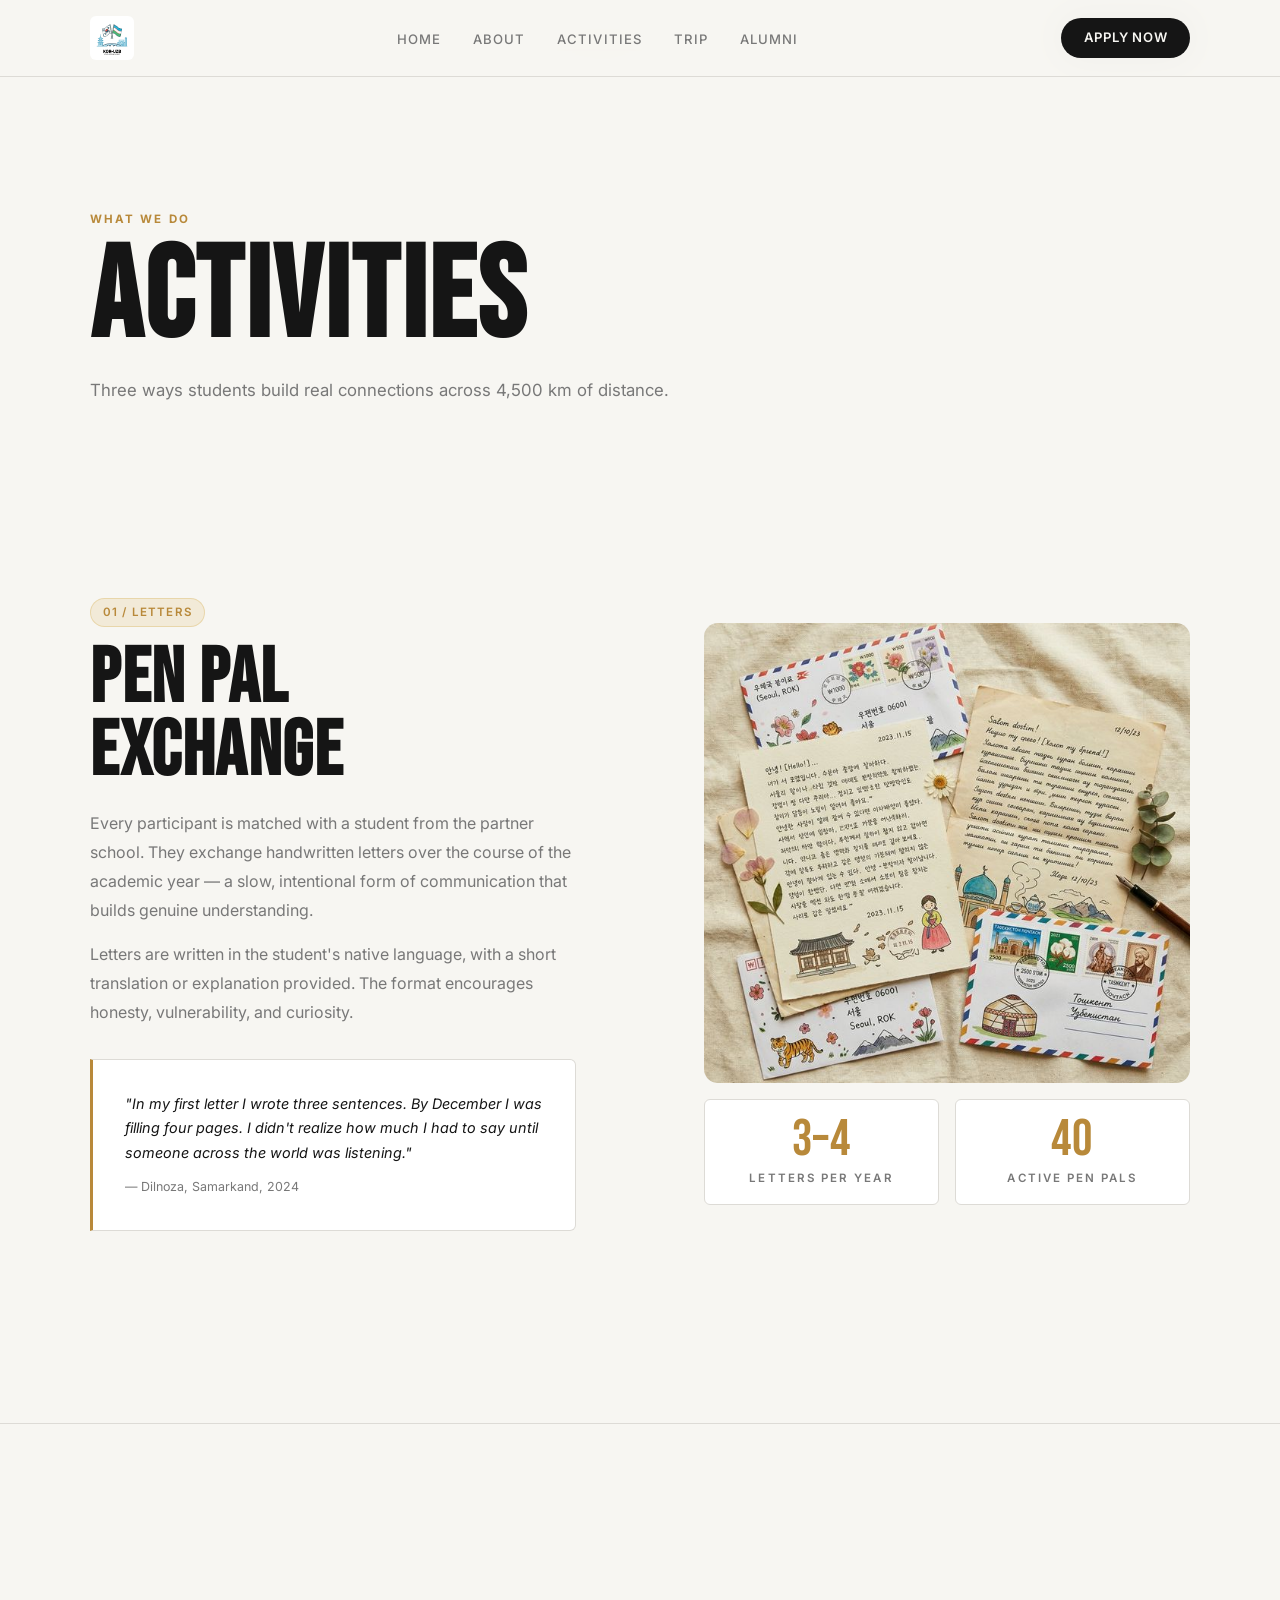
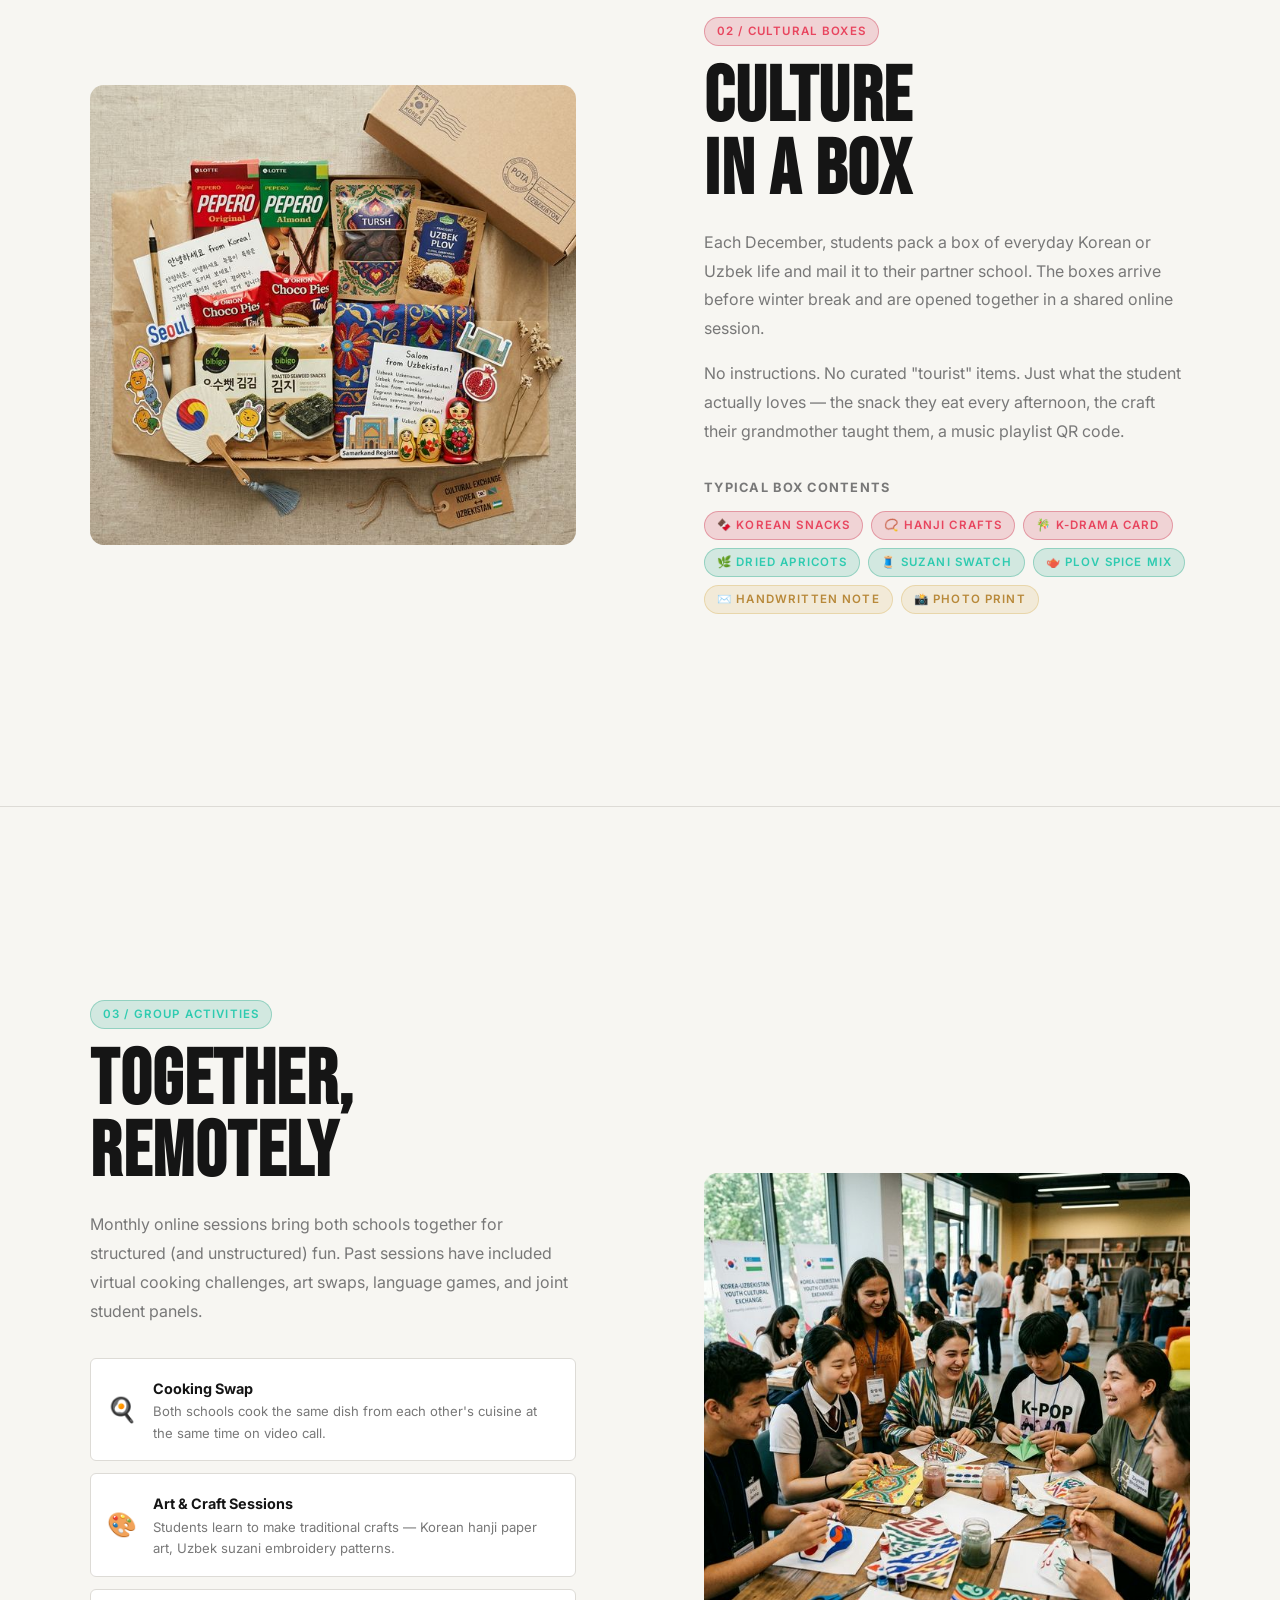
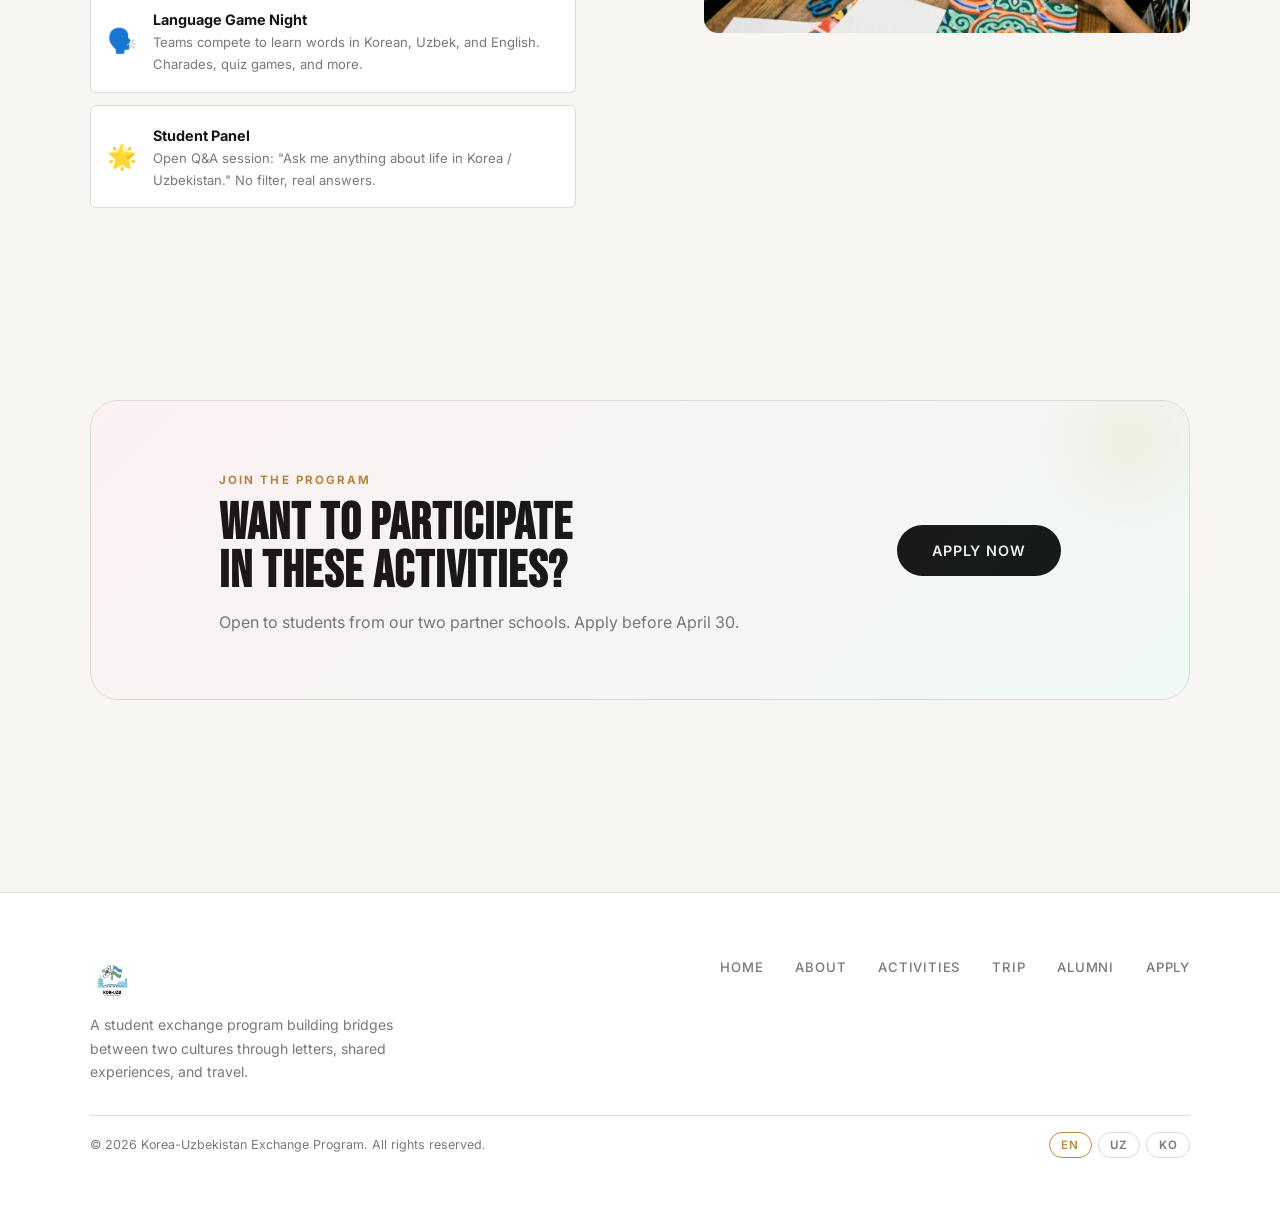
==== activities.html @ 654fc357 "Add Teacher and Student Auth Dashboards" ====
<!DOCTYPE html>
<html lang="en">

<head>
  <meta charset="UTF-8" />
  <meta name="viewport" content="width=device-width, initial-scale=1.0" />
  <title>Activities — Korea-Uzbekistan Exchange Program</title>
  <meta name="description"
    content="Explore exchange program activities: pen pal letters, cultural boxes, and group sessions between Korean and Uzbek students." />
  <link rel="stylesheet" href="css/style.css" />
</head>

<body>

  <!-- ── Page Header ──────────────────────────────────────── -->
  <header class="page-header">
    <div class="container">
      <span class="label-accent" data-i18n="acts.header.label">What We Do</span>
      <h1 class="display d1" style="margin-top:0.5rem" data-i18n="acts.header.title">Activities</h1>
      <p style="max-width:580px;color:var(--c-muted);margin-top:1rem;font-size:1.05rem;line-height:1.75" data-i18n="acts.header.desc">Three ways
        students build real connections across 4,500 km of distance.</p>
    </div>
  </header>

  <!-- ── Activity 01: Letters ──────────────────────────────── -->
  <section class="section" id="letters" aria-labelledby="letters-heading">
    <div class="container">
      <div style="display:grid;grid-template-columns:1fr 1fr;gap:var(--space-xl);align-items:center" class="grid-2">
        <div class="reveal">
          <span class="tag tag-gold" style="margin-bottom:1rem;display:inline-block" data-i18n="acts.01.tag">01 / Letters</span>
          <h2 id="letters-heading" class="display d2" data-i18n-html="acts.01.title">Pen Pal<br>Exchange</h2>
          <p style="color:var(--c-muted);margin-top:1.25rem;line-height:1.8">Every participant is matched with a student
            from the partner school. They exchange handwritten letters over the course of the academic year — a slow,
            intentional form of communication that builds genuine understanding.</p>
          <p style="color:var(--c-muted);margin-top:1rem;line-height:1.8">Letters are written in the student's native
            language, with a short translation or explanation provided. The format encourages honesty, vulnerability,
            and curiosity.</p>
          <div
            style="margin-top:var(--space-md);padding:var(--space-md);background:var(--c-surface);border:1px solid var(--c-border);border-left:3px solid var(--c-accent-gold);border-radius:0 var(--radius-sm) var(--radius-sm) 0">
            <p style="font-style:italic;font-size:0.9rem;line-height:1.7;color:var(--c-text)">"In my first letter I
              wrote three sentences. By December I was filling four pages. I didn't realize how much I had to say until
              someone across the world was listening."</p>
            <p style="margin-top:0.75rem;font-size:0.78rem;color:var(--c-muted)">— Dilnoza, Samarkand, 2024</p>
          </div>
        </div>
        <div class="reveal reveal-delay-1">
          <div class="photo-item" style="border-radius:var(--radius-md);overflow:hidden">
            <img src="assets/images/letters_exchange.png"
              alt="Handwritten letters exchanged between Korean and Uzbek students" style="width:100%;height:460px"
              loading="lazy" />
          </div>
          <div style="display:grid;grid-template-columns:1fr 1fr;gap:1rem;margin-top:1rem">
            <div
              style="background:var(--c-surface);border:1px solid var(--c-border);border-radius:var(--radius-sm);padding:1rem;text-align:center">
              <div class="display d3" style="color:var(--c-accent-gold)">3–4</div>
              <div class="label" style="margin-top:4px">Letters per year</div>
            </div>
            <div
              style="background:var(--c-surface);border:1px solid var(--c-border);border-radius:var(--radius-sm);padding:1rem;text-align:center">
              <div class="display d3" style="color:var(--c-accent-gold)">40</div>
              <div class="label" style="margin-top:4px">Active pen pals</div>
            </div>
          </div>
        </div>
      </div>
    </div>
  </section>

  <div class="divider"></div>

  <!-- ── Activity 02: Cultural Boxes ──────────────────────── -->
  <section class="section" id="boxes" aria-labelledby="boxes-heading">
    <div class="container">
      <div style="display:grid;grid-template-columns:1fr 1fr;gap:var(--space-xl);align-items:center" class="grid-2">
        <div class="reveal reveal-delay-1" style="order:2">
          <span class="tag tag-kr" style="margin-bottom:1rem;display:inline-block" data-i18n="acts.02.tag">02 / Cultural Boxes</span>
          <h2 id="boxes-heading" class="display d2" data-i18n-html="acts.02.title">Culture<br>in a Box</h2>
          <p style="color:var(--c-muted);margin-top:1.25rem;line-height:1.8">Each December, students pack a box of
            everyday Korean or Uzbek life and mail it to their partner school. The boxes arrive before winter break and
            are opened together in a shared online session.</p>
          <p style="color:var(--c-muted);margin-top:1rem;line-height:1.8">No instructions. No curated "tourist" items.
            Just what the student actually loves — the snack they eat every afternoon, the craft their grandmother
            taught them, a music playlist QR code.</p>
          <div style="margin-top:var(--space-md)">
            <h4
              style="font-size:0.8rem;font-weight:700;letter-spacing:0.1em;text-transform:uppercase;color:var(--c-muted);margin-bottom:0.75rem">
              Typical Box Contents</h4>
            <div style="display:flex;flex-wrap:wrap;gap:8px">
              <span class="tag tag-kr">🍫 Korean snacks</span>
              <span class="tag tag-kr">📿 Hanji crafts</span>
              <span class="tag tag-kr">🎋 K-drama card</span>
              <span class="tag tag-uz">🌿 Dried apricots</span>
              <span class="tag tag-uz">🧵 Suzani swatch</span>
              <span class="tag tag-uz">🫖 Plov spice mix</span>
              <span class="tag tag-gold">✉️ Handwritten note</span>
              <span class="tag tag-gold">📸 Photo print</span>
            </div>
          </div>
        </div>
        <div class="reveal" style="order:1">
          <div class="photo-item" style="border-radius:var(--radius-md);overflow:hidden">
            <img src="assets/images/cultural_box.png" alt="Cultural exchange box with Korean and Uzbek items"
              style="width:100%;height:460px" loading="lazy" />
          </div>
        </div>
      </div>
    </div>
  </section>

  <div class="divider"></div>

  <!-- ── Activity 03: Group Activities ────────────────────── -->
  <section class="section" id="group" aria-labelledby="group-heading">
    <div class="container">
      <div style="display:grid;grid-template-columns:1fr 1fr;gap:var(--space-xl);align-items:center" class="grid-2">
        <div class="reveal">
          <span class="tag tag-uz" style="margin-bottom:1rem;display:inline-block" data-i18n="acts.03.tag">03 / Group Activities</span>
          <h2 id="group-heading" class="display d2" data-i18n-html="acts.03.title">Together,<br>Remotely</h2>
          <p style="color:var(--c-muted);margin-top:1.25rem;line-height:1.8">Monthly online sessions bring both schools
            together for structured (and unstructured) fun. Past sessions have included virtual cooking challenges, art
            swaps, language games, and joint student panels.</p>
          <div style="margin-top:var(--space-md);display:flex;flex-direction:column;gap:0.75rem">
            <div
              style="display:flex;align-items:center;gap:1rem;background:var(--c-surface);border:1px solid var(--c-border);border-radius:var(--radius-sm);padding:1rem">
              <span style="font-size:1.5rem">🍳</span>
              <div>
                <strong style="font-size:0.9rem">Cooking Swap</strong>
                <p style="font-size:0.82rem;color:var(--c-muted);margin:0">Both schools cook the same dish from each
                  other's cuisine at the same time on video call.</p>
              </div>
            </div>
            <div
              style="display:flex;align-items:center;gap:1rem;background:var(--c-surface);border:1px solid var(--c-border);border-radius:var(--radius-sm);padding:1rem">
              <span style="font-size:1.5rem">🎨</span>
              <div>
                <strong style="font-size:0.9rem">Art &amp; Craft Sessions</strong>
                <p style="font-size:0.82rem;color:var(--c-muted);margin:0">Students learn to make traditional crafts —
                  Korean hanji paper art, Uzbek suzani embroidery patterns.</p>
              </div>
            </div>
            <div
              style="display:flex;align-items:center;gap:1rem;background:var(--c-surface);border:1px solid var(--c-border);border-radius:var(--radius-sm);padding:1rem">
              <span style="font-size:1.5rem">🗣️</span>
              <div>
                <strong style="font-size:0.9rem">Language Game Night</strong>
                <p style="font-size:0.82rem;color:var(--c-muted);margin:0">Teams compete to learn words in Korean,
                  Uzbek, and English. Charades, quiz games, and more.</p>
              </div>
            </div>
            <div
              style="display:flex;align-items:center;gap:1rem;background:var(--c-surface);border:1px solid var(--c-border);border-radius:var(--radius-sm);padding:1rem">
              <span style="font-size:1.5rem">🌟</span>
              <div>
                <strong style="font-size:0.9rem">Student Panel</strong>
                <p style="font-size:0.82rem;color:var(--c-muted);margin:0">Open Q&amp;A session: "Ask me anything about
                  life in Korea / Uzbekistan." No filter, real answers.</p>
              </div>
            </div>
          </div>
        </div>
        <div class="reveal reveal-delay-1">
          <div class="photo-item" style="border-radius:var(--radius-md);overflow:hidden">
            <img src="assets/images/group_activity.png" alt="Students doing group cultural activity"
              style="width:100%;height:460px" loading="lazy" />
          </div>
        </div>
      </div>
    </div>
  </section>

  <!-- ── CTA ───────────────────────────────────────────────── -->
  <section class="section--tight">
    <div class="container">
      <div class="reveal teaser-block">
        <div class="teaser-block-accent"></div>
        <div>
          <span class="label-accent" data-i18n="acts.cta.label">Join the Program</span>
          <h2 class="display d3" style="margin-top:0.5rem" data-i18n-html="acts.cta.title">Want to participate<br>in these activities?</h2>
          <p style="color:var(--c-muted);margin-top:0.75rem" data-i18n="acts.cta.desc">Open to students from our two partner schools. Apply before
            April 30.</p>
        </div>
        <a href="apply.html" class="btn btn-primary btn-lg" style="flex-shrink:0" data-i18n="acts.cta.btn">Apply Now</a>
      </div>
    </div>
  </section>

  <script src="js/i18n.js"></script>
  <script src="js/nav.js"></script>
</body>

</html>
---- css/style.css ----
/* ===================================================
   Korea-Uzbekistan Exchange Program — Global Styles
   =================================================== */

@import url('https://fonts.googleapis.com/css2?family=Bebas+Neue&family=Inter:wght@300;400;500;600;700&display=swap');

/* ─── Design Tokens ─────────────────────────────── */
:root {
  --c-bg:          #f7f6f2;
  --c-surface:     #ffffff;
  --c-surface2:    #eeecea;
  --c-border:      #dddbd6;
  --c-text:        #151515;
  --c-muted:       #787878;
  --c-accent-kr:   #c8102e;   /* Korean red */
  --c-accent-uz:   #009b77;   /* Uzbek teal/green */
  --c-accent-gold: #b8893a;
  --c-white:       #ffffff;

  --font-display: 'Bebas Neue', sans-serif;
  --font-body:    'Inter', sans-serif;

  --space-xs:  0.5rem;
  --space-sm:  1rem;
  --space-md:  2rem;
  --space-lg:  4rem;
  --space-xl:  8rem;

  --radius-sm: 6px;
  --radius-md: 14px;
  --radius-lg: 28px;

  --nav-h: 76px;
  --transition: 0.28s cubic-bezier(0.4, 0, 0.2, 1);
}

/* ─── Reset ─────────────────────────────────────── */
*, *::before, *::after { box-sizing: border-box; margin: 0; padding: 0; }
html { scroll-behavior: smooth; }
body {
  background: var(--c-bg);
  color: var(--c-text);
  font-family: var(--font-body);
  font-size: 1rem;
  line-height: 1.65;
  min-height: 100vh;
  overflow-x: hidden;
}
img { display: block; max-width: 100%; object-fit: cover; }
a { color: inherit; text-decoration: none; }
ul { list-style: none; }
button { cursor: pointer; font-family: var(--font-body); border: none; background: none; }
input, textarea, select {
  font-family: var(--font-body);
  font-size: 1rem;
}

/* ─── Typography ─────────────────────────────────── */
.display {
  font-family: var(--font-display);
  line-height: 0.95;
  letter-spacing: 0.02em;
  text-transform: uppercase;
}
.d1 { font-size: clamp(3.5rem, 10vw, 9rem); }
.d2 { font-size: clamp(2.5rem, 6vw, 5.5rem); }
.d3 { font-size: clamp(1.8rem, 4vw, 3.2rem); }

.label {
  font-size: 0.72rem;
  font-weight: 600;
  letter-spacing: 0.18em;
  text-transform: uppercase;
  color: var(--c-muted);
}
.label-accent {
  font-size: 0.72rem;
  font-weight: 700;
  letter-spacing: 0.18em;
  text-transform: uppercase;
  color: var(--c-accent-gold);
}

/* ─── Layout Helpers ─────────────────────────────── */
.container { width: 100%; max-width: 1180px; margin-inline: auto; padding-inline: clamp(1rem, 4vw, 2.5rem); }
.section { padding-block: var(--space-xl); }
.section--tight { padding-block: var(--space-lg); }
.grid-2 { display: grid; grid-template-columns: 1fr 1fr; gap: var(--space-md); }
.grid-3 { display: grid; grid-template-columns: repeat(3,1fr); gap: var(--space-md); }

/* ─── Navigation ─────────────────────────────────── */
#nav {
  position: fixed;
  top: 0; left: 0; right: 0;
  z-index: 100;
  height: var(--nav-h);
  display: flex;
  align-items: center;
  background: rgba(247,246,242,0.97);
  backdrop-filter: blur(18px);
  box-shadow: 0 1px 0 var(--c-border);
  transition: background var(--transition), backdrop-filter var(--transition), box-shadow var(--transition);
}
.nav-inner {
  display: flex;
  align-items: center;
  justify-content: space-between;
  width: 100%;
  max-width: 1180px;
  margin-inline: auto;
  padding-inline: clamp(1rem, 4vw, 2.5rem);
}

/* Logo */
.nav-logo {
  display: flex;
  align-items: center;
  gap: 10px;
  flex-shrink: 0;
}
.nav-logo-img {
  height: 44px;
  width: auto;
  object-fit: contain;
  border-radius: 6px;
  transition: opacity var(--transition);
}
.nav-logo:hover .nav-logo-img {
  opacity: 0.85;
}

/* Links */
.nav-links {
  display: flex;
  align-items: center;
  gap: var(--space-md);
}
.nav-links a {
  font-size: 0.82rem;
  font-weight: 500;
  letter-spacing: 0.08em;
  text-transform: uppercase;
  color: var(--c-muted);
  transition: color var(--transition);
  position: relative;
}
.nav-links a::after {
  content: '';
  position: absolute;
  bottom: -4px; left: 0; right: 0;
  height: 2px;
  background: var(--c-accent-gold);
  transform: scaleX(0);
  transform-origin: left;
  transition: transform var(--transition);
}
.nav-links a:hover, .nav-links a.active { color: var(--c-text); }
.nav-links a:hover::after, .nav-links a.active::after { transform: scaleX(1); }

/* CTA */
.btn {
  display: inline-flex;
  align-items: center;
  gap: 8px;
  padding: 0.6rem 1.4rem;
  border-radius: 100px;
  font-size: 0.82rem;
  font-weight: 600;
  letter-spacing: 0.06em;
  text-transform: uppercase;
  transition: all var(--transition);
}
.btn-primary {
  background: var(--c-text);
  color: var(--c-bg);
}
.btn-primary:hover {
  background: var(--c-accent-gold);
  color: var(--c-bg);
  transform: translateY(-2px);
  box-shadow: 0 8px 24px rgba(212,169,67,0.3);
}
.btn-outline {
  border: 1.5px solid var(--c-border);
  color: var(--c-text);
}
/* Outline button inside the hero section — needs to be white */
.hero .btn-outline {
  border-color: rgba(255,255,255,0.6);
  color: #ffffff;
}
.hero .btn-outline:hover {
  border-color: #ffffff;
  background: rgba(255,255,255,0.1);
}
.btn-outline:hover {
  border-color: var(--c-text);
  background: rgba(242,240,235,0.05);
}
.btn-accent {
  background: linear-gradient(135deg, var(--c-accent-kr), #8b0000);
  color: white;
}
.btn-accent:hover {
  transform: translateY(-2px);
  box-shadow: 0 8px 24px rgba(200,16,46,0.4);
}
.btn-lg {
  padding: 0.85rem 2.2rem;
  font-size: 0.9rem;
}

/* Hamburger */
.nav-hamburger {
  display: none;
  flex-direction: column;
  gap: 5px;
  padding: 4px;
}
.nav-hamburger span {
  display: block;
  width: 24px;
  height: 2px;
  background: var(--c-text);
  border-radius: 2px;
  transition: all var(--transition);
}
.nav-hamburger.open span:nth-child(1) { transform: translateY(7px) rotate(45deg); }
.nav-hamburger.open span:nth-child(2) { opacity: 0; }
.nav-hamburger.open span:nth-child(3) { transform: translateY(-7px) rotate(-45deg); }

/* Mobile nav drawer */
.nav-drawer {
  display: none;
  position: fixed;
  top: var(--nav-h);
  left: 0; right: 0;
  background: rgba(247,246,242,0.99);
  backdrop-filter: blur(20px);
  padding: var(--space-md);
  border-top: 1px solid var(--c-border);
  flex-direction: column;
  gap: var(--space-sm);
  z-index: 99;
}
.nav-drawer.open { display: flex; }
.nav-drawer a {
  font-size: 1.1rem;
  font-weight: 500;
  padding: var(--space-xs) 0;
  border-bottom: 1px solid var(--c-border);
  color: var(--c-text);
}
.nav-drawer .btn { width: fit-content; margin-top: var(--space-xs); }

/* ─── Footer ─────────────────────────────────────── */
footer {
  background: var(--c-surface);
  border-top: 1px solid var(--c-border);
  padding-block: var(--space-lg);
  margin-top: var(--space-xl);
}
.footer-inner {
  display: grid;
  grid-template-columns: 1fr auto;
  gap: var(--space-lg);
  align-items: start;
}
.footer-brand p {
  font-size: 0.88rem;
  color: var(--c-muted);
  margin-top: var(--space-xs);
  max-width: 360px;
}
.footer-links {
  display: flex;
  flex-wrap: wrap;
  gap: var(--space-md);
}
.footer-links a {
  font-size: 0.82rem;
  font-weight: 500;
  letter-spacing: 0.06em;
  text-transform: uppercase;
  color: var(--c-muted);
  transition: color var(--transition);
}
.footer-links a:hover { color: var(--c-text); }
.footer-bottom {
  margin-top: var(--space-md);
  padding-top: var(--space-sm);
  border-top: 1px solid var(--c-border);
  display: flex;
  align-items: center;
  justify-content: space-between;
  flex-wrap: wrap;
  gap: var(--space-sm);
}
.footer-bottom p {
  font-size: 0.78rem;
  color: var(--c-muted);
}

/* Language switcher */
.lang-switcher {
  display: flex;
  gap: 6px;
}
.lang-btn {
  padding: 0.3rem 0.7rem;
  border-radius: 100px;
  border: 1.5px solid var(--c-border);
  font-size: 0.72rem;
  font-weight: 600;
  letter-spacing: 0.1em;
  text-transform: uppercase;
  color: var(--c-muted);
  transition: all var(--transition);
}
.lang-btn:hover, .lang-btn.active {
  border-color: var(--c-accent-gold);
  color: var(--c-accent-gold);
}

/* ─── Page Header ────────────────────────────────── */
.page-header {
  padding-top: calc(var(--nav-h) + var(--space-xl));
  padding-bottom: var(--space-lg);
  position: relative;
  overflow: hidden;
}
.page-header::before {
  content: '';
  position: absolute;
  top: 0; left: 0; right: 0;
  height: 1px;
  background: linear-gradient(90deg, transparent, var(--c-accent-kr), var(--c-accent-uz), transparent);
}

/* ─── Cards ──────────────────────────────────────── */
.card {
  background: var(--c-surface);
  border: 1px solid var(--c-border);
  border-radius: var(--radius-md);
  overflow: hidden;
  transition: transform var(--transition), box-shadow var(--transition), border-color var(--transition);
}
.card:hover {
  transform: translateY(-6px);
  box-shadow: 0 20px 40px rgba(0,0,0,0.10);
  border-color: #c0bebb;
}
.card-img {
  width: 100%;
  height: 220px;
}
.card-body {
  padding: var(--space-md);
}
.card-body .label-accent { margin-bottom: var(--space-xs); display: block; }
.card-body h3 {
  font-family: var(--font-display);
  font-size: 1.6rem;
  letter-spacing: 0.03em;
  text-transform: uppercase;
  margin-bottom: var(--space-xs);
}
.card-body p { font-size: 0.9rem; color: var(--c-muted); }

/* ─── Section Dividers ───────────────────────────── */
.divider {
  height: 1px;
  background: var(--c-border);
  margin-block: var(--space-lg);
}

/* ─── Pill tag ───────────────────────────────────── */
.tag {
  display: inline-block;
  padding: 4px 12px;
  border-radius: 100px;
  font-size: 0.72rem;
  font-weight: 600;
  letter-spacing: 0.1em;
  text-transform: uppercase;
}
.tag-kr { background: rgba(200,16,46,0.15); color: #e8455e; border: 1px solid rgba(200,16,46,0.3); }
.tag-uz { background: rgba(0,155,119,0.15); color: #2ecbb0; border: 1px solid rgba(0,155,119,0.3); }
.tag-gold { background: rgba(212,169,67,0.15); color: var(--c-accent-gold); border: 1px solid rgba(212,169,67,0.3); }

/* ─── Stats Bar ──────────────────────────────────── */
.stats-bar {
  display: grid;
  grid-template-columns: repeat(3, 1fr);
  gap: 1px;
  background: var(--c-border);
  border: 1px solid var(--c-border);
  border-radius: var(--radius-md);
  overflow: hidden;
}
.stat-item {
  background: var(--c-surface);
  padding: var(--space-md) var(--space-lg);
  text-align: center;
}
.stat-number {
  font-family: var(--font-display);
  font-size: clamp(2.5rem, 5vw, 4rem);
  line-height: 1;
  background: linear-gradient(135deg, var(--c-accent-kr), var(--c-accent-uz));
  -webkit-background-clip: text;
  -webkit-text-fill-color: transparent;
  background-clip: text;
}
.stat-label {
  font-size: 0.82rem;
  color: var(--c-muted);
  margin-top: 4px;
  letter-spacing: 0.06em;
  text-transform: uppercase;
}

/* ─── Dark Teaser Block ──────────────────────────── */
.teaser-block {
  background: var(--c-surface);
  border: 1px solid var(--c-border);
  border-radius: var(--radius-lg);
  padding: var(--space-lg) var(--space-xl);
  position: relative;
  overflow: hidden;
  display: flex;
  align-items: center;
  justify-content: space-between;
  gap: var(--space-md);
}
.teaser-block::before {
  content: '';
  position: absolute;
  inset: 0;
  background: linear-gradient(135deg, rgba(200,16,46,0.06) 0%, rgba(0,155,119,0.06) 100%);
  pointer-events: none;
}
.teaser-block-accent {
  position: absolute;
  top: -60px; right: -40px;
  width: 200px; height: 200px;
  border-radius: 50%;
  background: radial-gradient(circle, rgba(212,169,67,0.12), transparent 70%);
  pointer-events: none;
}

/* ─── Photo Grid ─────────────────────────────────── */
.photo-grid {
  display: grid;
  grid-template-columns: repeat(12, 1fr);
  gap: var(--space-sm);
}
.photo-grid .p-lg { grid-column: span 8; }
.photo-grid .p-sm { grid-column: span 4; }
.photo-grid .p-half { grid-column: span 6; }
.photo-grid .p-full { grid-column: span 12; }
.photo-item {
  position: relative;
  border-radius: var(--radius-md);
  overflow: hidden;
}
.photo-item img {
  width: 100%;
  height: 100%;
  min-height: 280px;
  transition: transform 0.6s ease;
}
.photo-item:hover img { transform: scale(1.04); }
.photo-caption {
  position: absolute;
  bottom: 0; left: 0; right: 0;
  padding: var(--space-sm) var(--space-md);
  background: linear-gradient(0deg, rgba(0,0,0,0.75) 0%, transparent 100%);
  font-size: 0.82rem;
  color: rgba(255,255,255,0.85);
}

/* ─── Form ───────────────────────────────────────── */
.form-group {
  display: flex;
  flex-direction: column;
  gap: 6px;
}
.form-group label {
  font-size: 0.78rem;
  font-weight: 600;
  letter-spacing: 0.1em;
  text-transform: uppercase;
  color: var(--c-muted);
}
.form-group input,
.form-group textarea,
.form-group select {
  background: var(--c-surface);
  border: 1.5px solid var(--c-border);
  border-radius: var(--radius-sm);
  color: var(--c-text);
  padding: 0.75rem 1rem;
  transition: border-color var(--transition), box-shadow var(--transition);
  outline: none;
}
.form-group input:focus,
.form-group textarea:focus,
.form-group select:focus {
  border-color: var(--c-accent-gold);
  box-shadow: 0 0 0 3px rgba(212,169,67,0.15);
}
.form-group textarea { resize: vertical; min-height: 140px; }
.form-group select option { background: var(--c-surface); }
.form-grid { display: grid; grid-template-columns: 1fr 1fr; gap: var(--space-md); }

/* ─── Timeline ───────────────────────────────────── */
.timeline { position: relative; padding-left: 2rem; }
.timeline::before {
  content: '';
  position: absolute;
  left: 6px; top: 0; bottom: 0;
  width: 2px;
  background: linear-gradient(to bottom, var(--c-accent-kr), var(--c-accent-uz));
}
.timeline-item { position: relative; padding-bottom: var(--space-md); }
.timeline-item::before {
  content: '';
  position: absolute;
  left: -1.7rem; top: 6px;
  width: 12px; height: 12px;
  border-radius: 50%;
  background: var(--c-accent-gold);
  border: 2px solid var(--c-bg);
}
.timeline-item h4 {
  font-family: var(--font-display);
  font-size: 1.2rem;
  letter-spacing: 0.04em;
  text-transform: uppercase;
}
.timeline-item p { font-size: 0.88rem; color: var(--c-muted); margin-top: 4px; }

/* ─── Testimonial Card ───────────────────────────── */
.testimonial-card {
  background: var(--c-surface);
  border: 1px solid var(--c-border);
  border-radius: var(--radius-md);
  padding: var(--space-md);
  transition: transform var(--transition), border-color var(--transition);
}
.testimonial-card:hover {
  transform: translateY(-4px);
  border-color: #b0ada8;
}
.testimonial-quote {
  font-size: 1rem;
  line-height: 1.7;
  color: var(--c-text);
  font-style: italic;
  margin-bottom: var(--space-sm);
}
.testimonial-quote::before { content: '\201C'; font-size: 1.4rem; color: var(--c-accent-gold); line-height: 0; vertical-align: -0.3em; margin-right: 2px; }
.testimonial-author {
  display: flex;
  align-items: center;
  gap: var(--space-sm);
}
.testimonial-avatar {
  width: 44px; height: 44px;
  border-radius: 50%;
  background: linear-gradient(135deg, var(--c-accent-kr), var(--c-accent-uz));
  display: flex;
  align-items: center;
  justify-content: center;
  font-family: var(--font-display);
  font-size: 1rem;
  color: white;
  flex-shrink: 0;
}
.testimonial-info strong { display: block; font-size: 0.9rem; }
.testimonial-info span { font-size: 0.78rem; color: var(--c-muted); }

/* ─── School Card ────────────────────────────────── */
.school-card {
  background: var(--c-surface);
  border: 1px solid var(--c-border);
  border-radius: var(--radius-md);
  padding: var(--space-md) var(--space-lg);
  position: relative;
  overflow: hidden;
}
.school-card::before {
  content: '';
  position: absolute;
  top: 0; left: 0;
  width: 4px; height: 100%;
}
.school-card.kr::before { background: var(--c-accent-kr); }
.school-card.uz::before { background: var(--c-accent-uz); }
.school-card-flag { font-size: 2.5rem; margin-bottom: var(--space-xs); }
.school-card h3 {
  font-family: var(--font-display);
  font-size: 1.6rem;
  letter-spacing: 0.04em;
  text-transform: uppercase;
}
.school-card .detail { font-size: 0.84rem; color: var(--c-muted); margin-top: 4px; }
.school-card ul { margin-top: var(--space-sm); display: flex; flex-direction: column; gap: 6px; }
.school-card ul li { font-size: 0.88rem; display: flex; align-items: flex-start; gap: 8px; }
.school-card ul li::before { content: '→'; color: var(--c-accent-gold); flex-shrink: 0; }

/* ─── Eligibility Box ────────────────────────────── */
.elig-box {
  background: var(--c-surface2);
  border: 1px solid var(--c-border);
  border-radius: var(--radius-md);
  padding: var(--space-md) var(--space-lg);
}
.elig-box ul { display: flex; flex-direction: column; gap: var(--space-xs); margin-top: var(--space-sm); }
.elig-box ul li { display: flex; align-items: flex-start; gap: 10px; font-size: 0.9rem; }
.elig-box ul li span.icon { color: var(--c-accent-uz); font-size: 1rem; flex-shrink: 0; }

/* ─── Gradient Text ──────────────────────────────── */
.gradient-text {
  background: linear-gradient(135deg, var(--c-accent-kr) 0%, var(--c-accent-gold) 50%, var(--c-accent-uz) 100%);
  -webkit-background-clip: text;
  -webkit-text-fill-color: transparent;
  background-clip: text;
}

/* ─── Scroll-reveal animation ────────────────────── */
.reveal {
  opacity: 0;
  transform: translateY(32px);
  transition: opacity 0.7s ease, transform 0.7s ease;
}
.reveal.visible {
  opacity: 1;
  transform: translateY(0);
}
.reveal-delay-1 { transition-delay: 0.1s; }
.reveal-delay-2 { transition-delay: 0.2s; }
.reveal-delay-3 { transition-delay: 0.3s; }

/* ─── Hero specific ──────────────────────────────── */
.hero {
  min-height: 100vh;
  display: flex;
  align-items: center;
  justify-content: center;
  position: relative;
  overflow: hidden;
  padding-top: var(--nav-h);
}
.hero-bg {
  position: absolute;
  inset: 0;
  background-size: cover;
  background-position: center;
  filter: brightness(0.35);
  transform: scale(1.04);
  transition: transform 8s ease;
}
.hero.loaded .hero-bg { transform: scale(1); }
.hero-overlay {
  position: absolute;
  inset: 0;
  background: linear-gradient(0deg, #0d0d0d 0%, transparent 40%, transparent 70%, #0d0d0d 100%);
}
.hero-content {
  position: relative;
  z-index: 2;
  text-align: center;
  max-width: 900px;
  padding-inline: 2rem;
}
.hero-eyebrow {
  display: flex;
  align-items: center;
  justify-content: center;
  gap: 10px;
  margin-bottom: var(--space-md);
}
.hero-dot {
  width: 6px; height: 6px;
  border-radius: 50%;
}
.hero-dot.kr { background: var(--c-accent-kr); }
.hero-dot.uz { background: var(--c-accent-uz); }
.hero-tagline {
  font-family: var(--font-display);
  font-size: clamp(3.5rem, 10vw, 8.5rem);
  line-height: 0.9;
  text-transform: uppercase;
  letter-spacing: 0.02em;
  margin-bottom: var(--space-md);
}
.hero-sub {
  font-size: clamp(1rem, 2vw, 1.2rem);
  color: rgba(242,240,235,0.65);
  max-width: 540px;
  margin: 0 auto var(--space-lg);
  line-height: 1.7;
}
.hero-cta {
  display: flex;
  gap: var(--space-sm);
  justify-content: center;
  flex-wrap: wrap;
}

/* ─── Responsive ─────────────────────────────────── */
@media (max-width: 900px) {
  .nav-links, .nav-cta { display: none; }
  .nav-hamburger { display: flex; }
  .grid-2 { grid-template-columns: 1fr; }
  .grid-3 { grid-template-columns: 1fr 1fr; }
  .stats-bar { grid-template-columns: 1fr; }
  .footer-inner { grid-template-columns: 1fr; }
  .form-grid { grid-template-columns: 1fr; }
  .teaser-block { flex-direction: column; text-align: center; padding: var(--space-md); }
  .photo-grid .p-lg, .photo-grid .p-sm, .photo-grid .p-half { grid-column: span 12; }
  .photo-item img { min-height: 200px; }
}
@media (max-width: 580px) {
  .grid-3 { grid-template-columns: 1fr; }
  :root { --space-xl: 5rem; --space-lg: 3rem; }
}
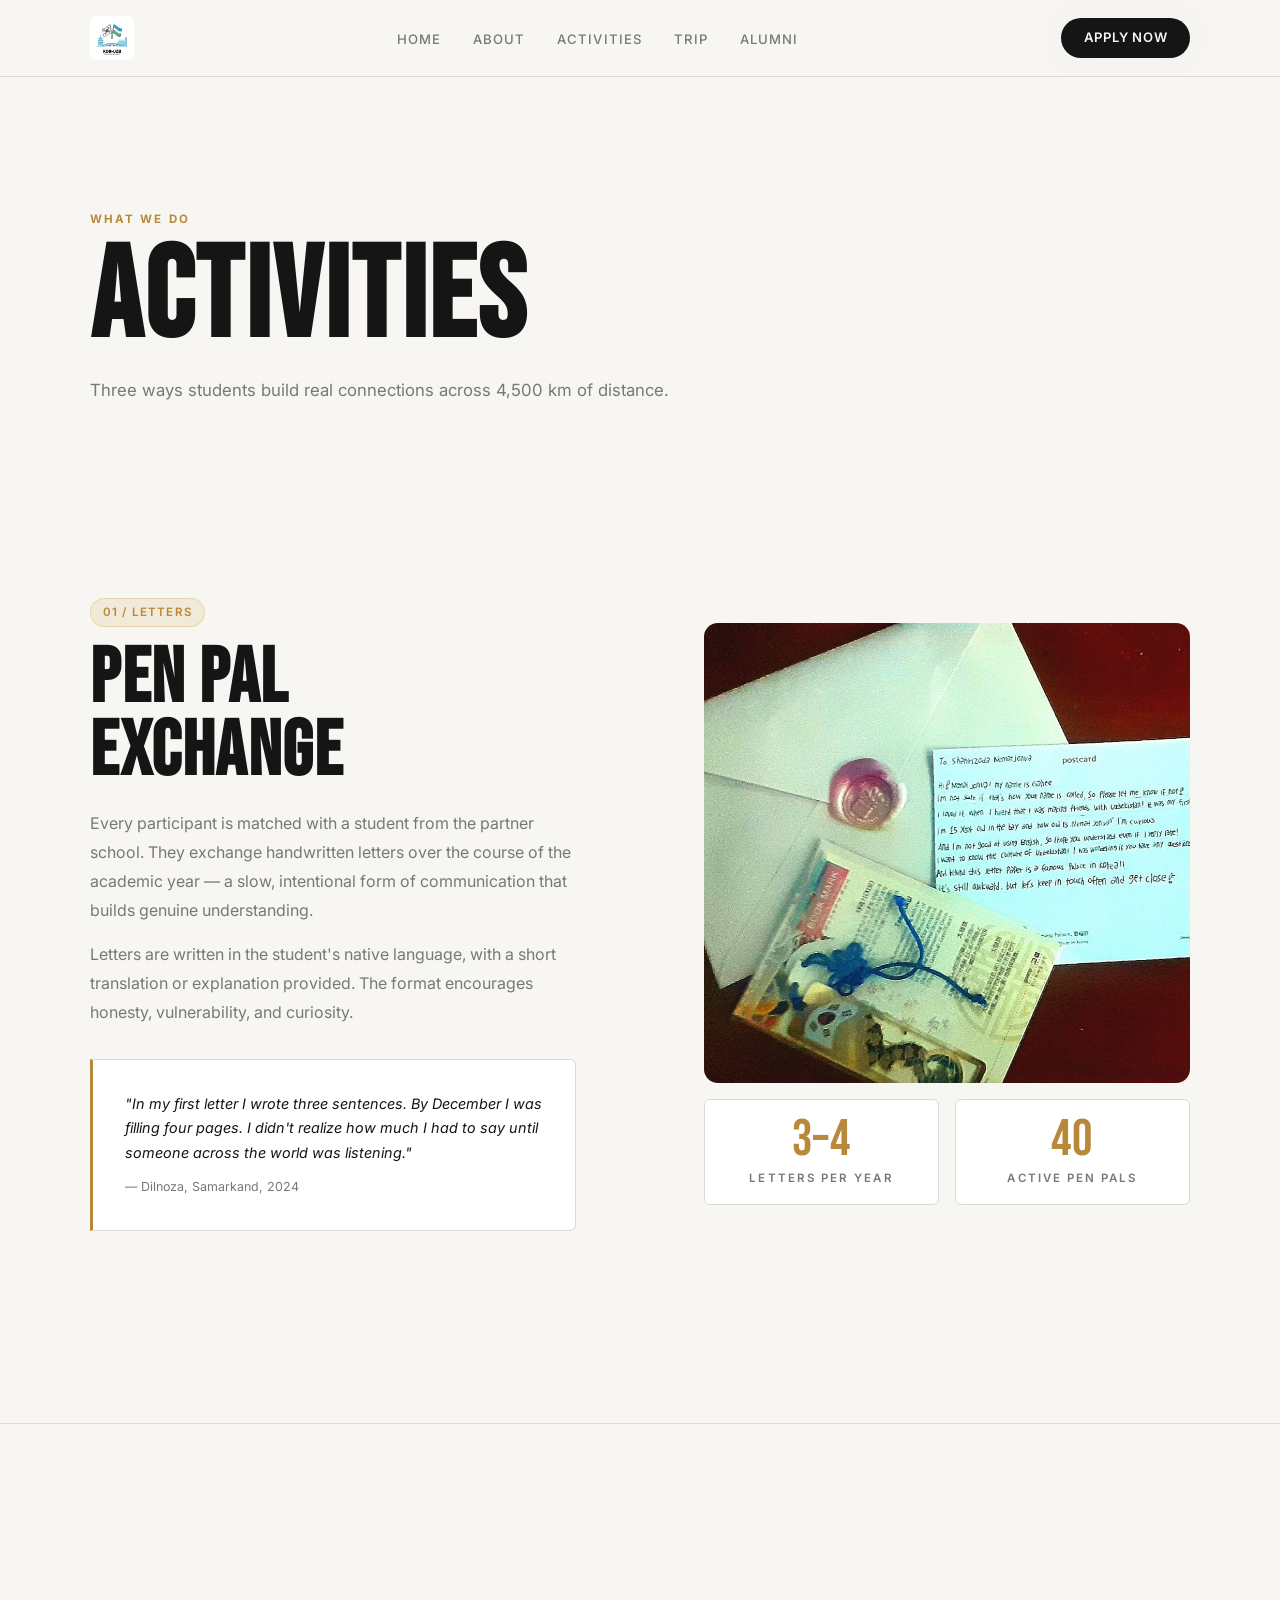
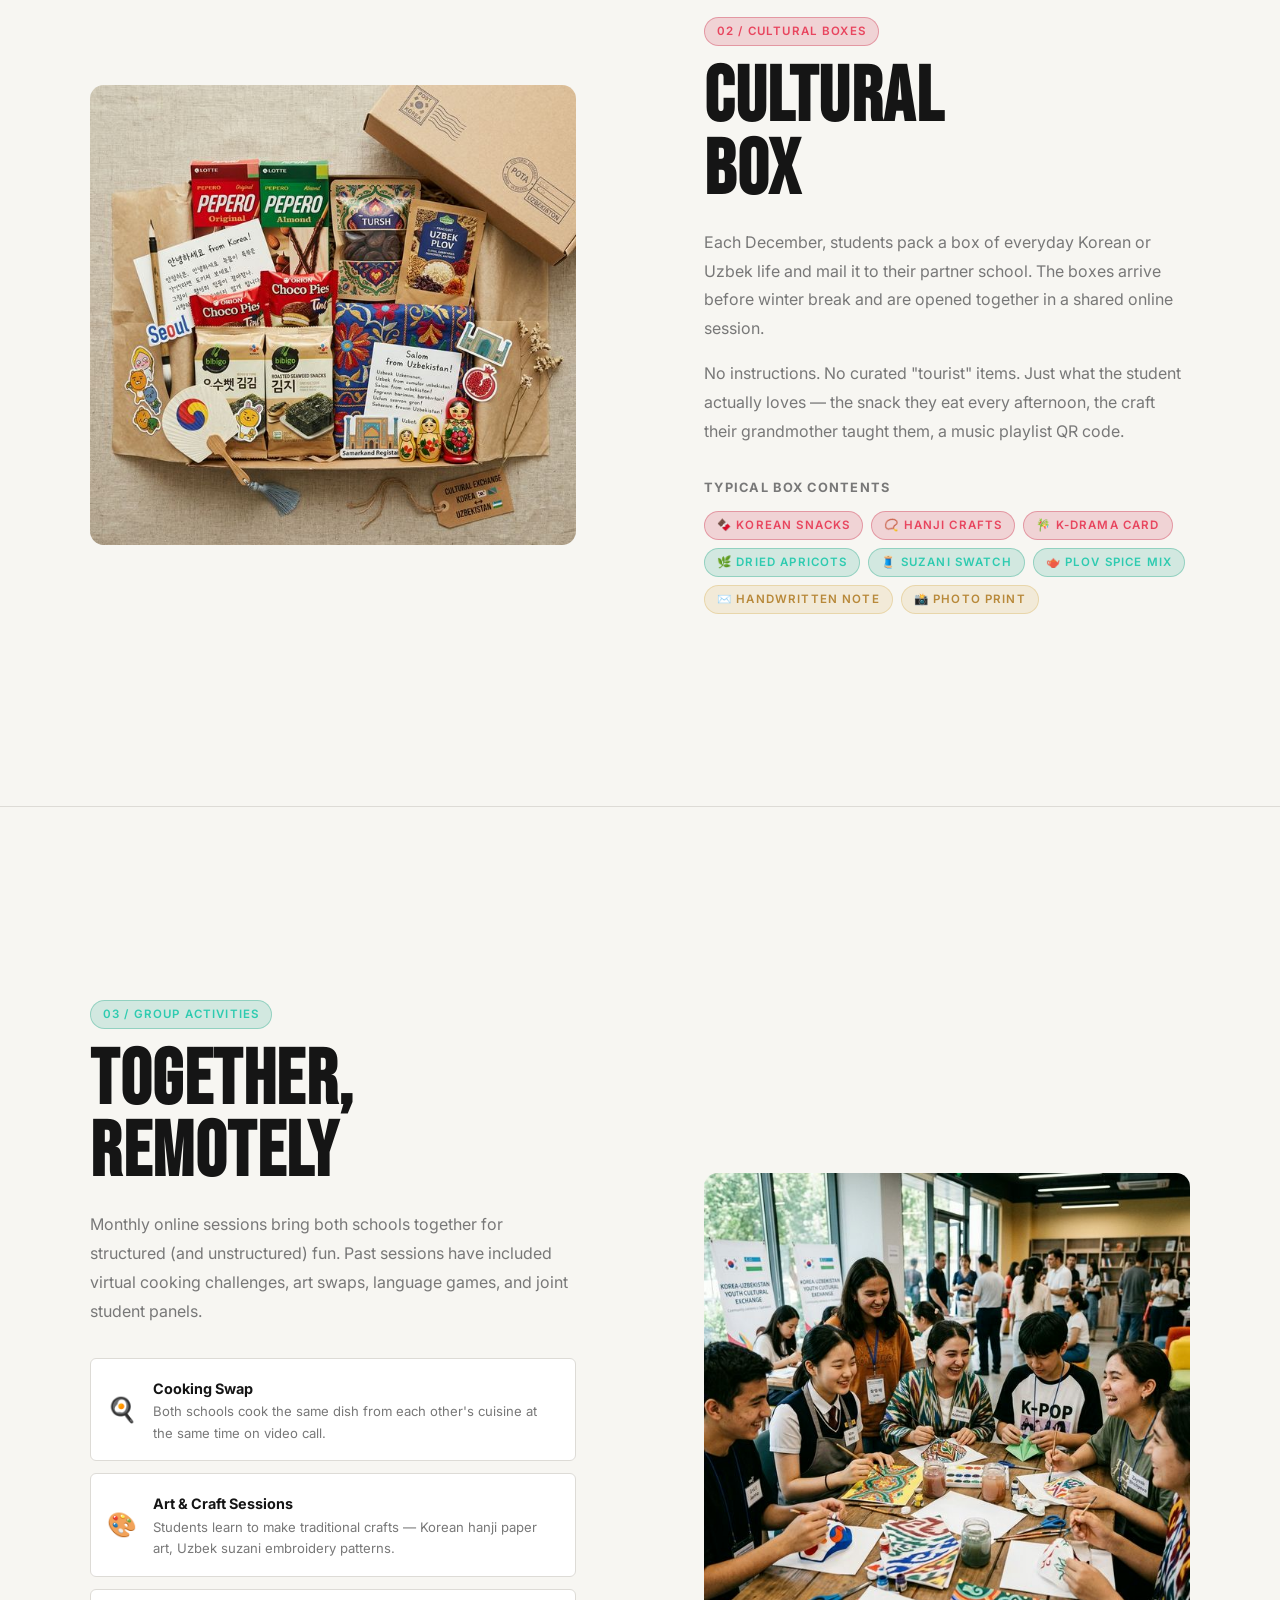
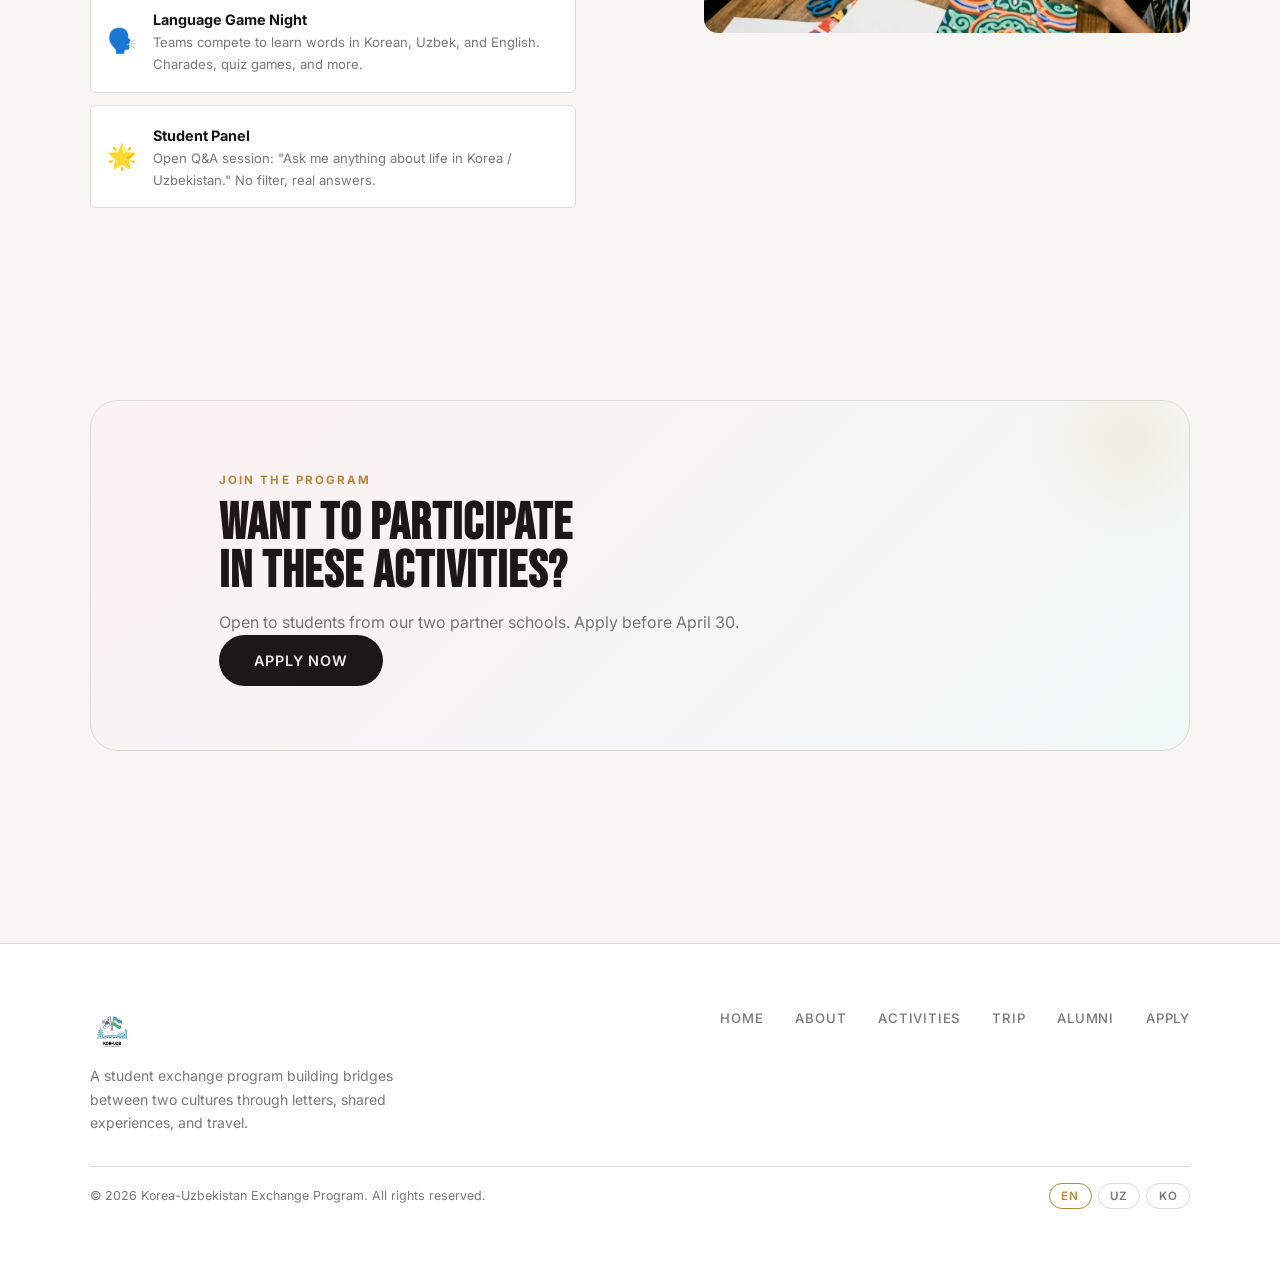
==== commit b74ca4c0: "Replace fake alumni stories with Coming Soon and finalize image assets" ====
--- a/activities.html
+++ b/activities.html
@@ -45,8 +45,8 @@
         </div>
         <div class="reveal reveal-delay-1">
           <div class="photo-item" style="border-radius:var(--radius-md);overflow:hidden">
-            <img src="assets/images/letters_exchange.png"
-              alt="Handwritten letters exchanged between Korean and Uzbek students" style="width:100%;height:460px"
+            <img src="assets/images/photo_2026-03-20_21-26-16.jpg"
+              alt="Handwritten letters exchanged between Korean and Uzbek students" style="width:100%;height:460px;object-fit:cover;"
               loading="lazy" />
           </div>
           <div style="display:grid;grid-template-columns:1fr 1fr;gap:1rem;margin-top:1rem">
@@ -74,7 +74,7 @@
       <div style="display:grid;grid-template-columns:1fr 1fr;gap:var(--space-xl);align-items:center" class="grid-2">
         <div class="reveal reveal-delay-1" style="order:2">
           <span class="tag tag-kr" style="margin-bottom:1rem;display:inline-block" data-i18n="acts.02.tag">02 / Cultural Boxes</span>
-          <h2 id="boxes-heading" class="display d2" data-i18n-html="acts.02.title">Culture<br>in a Box</h2>
+          <h2 id="boxes-heading" class="display d2" data-i18n-html="acts.02.title">Cultural<br>Box</h2>
           <p style="color:var(--c-muted);margin-top:1.25rem;line-height:1.8">Each December, students pack a box of
             everyday Korean or Uzbek life and mail it to their partner school. The boxes arrive before winter break and
             are opened together in a shared online session.</p>
@@ -178,9 +178,7 @@
           <h2 class="display d3" style="margin-top:0.5rem" data-i18n-html="acts.cta.title">Want to participate<br>in these activities?</h2>
           <p style="color:var(--c-muted);margin-top:0.75rem" data-i18n="acts.cta.desc">Open to students from our two partner schools. Apply before
             April 30.</p>
-        </div>
-        <a href="apply.html" class="btn btn-primary btn-lg" style="flex-shrink:0" data-i18n="acts.cta.btn">Apply Now</a>
-      </div>
+        <a href="https://docs.google.com/forms/d/e/1FAIpQLSdyBOLVM5tfdMQNXqom3GcyMjEW5kfIMpBfBy3iY5gb9ZFwYg/viewform?usp=publish-editor" target="_blank" class="btn btn-primary btn-lg" style="flex-shrink:0" data-i18n="acts.cta.btn">Apply Now</a>
     </div>
   </section>
 
--- a/css/style.css
+++ b/css/style.css
@@ -496,6 +496,7 @@
 .form-group input,
 .form-group textarea,
 .form-group select {
+  width: 100%;
   background: var(--c-surface);
   border: 1.5px solid var(--c-border);
   border-radius: var(--radius-sm);
